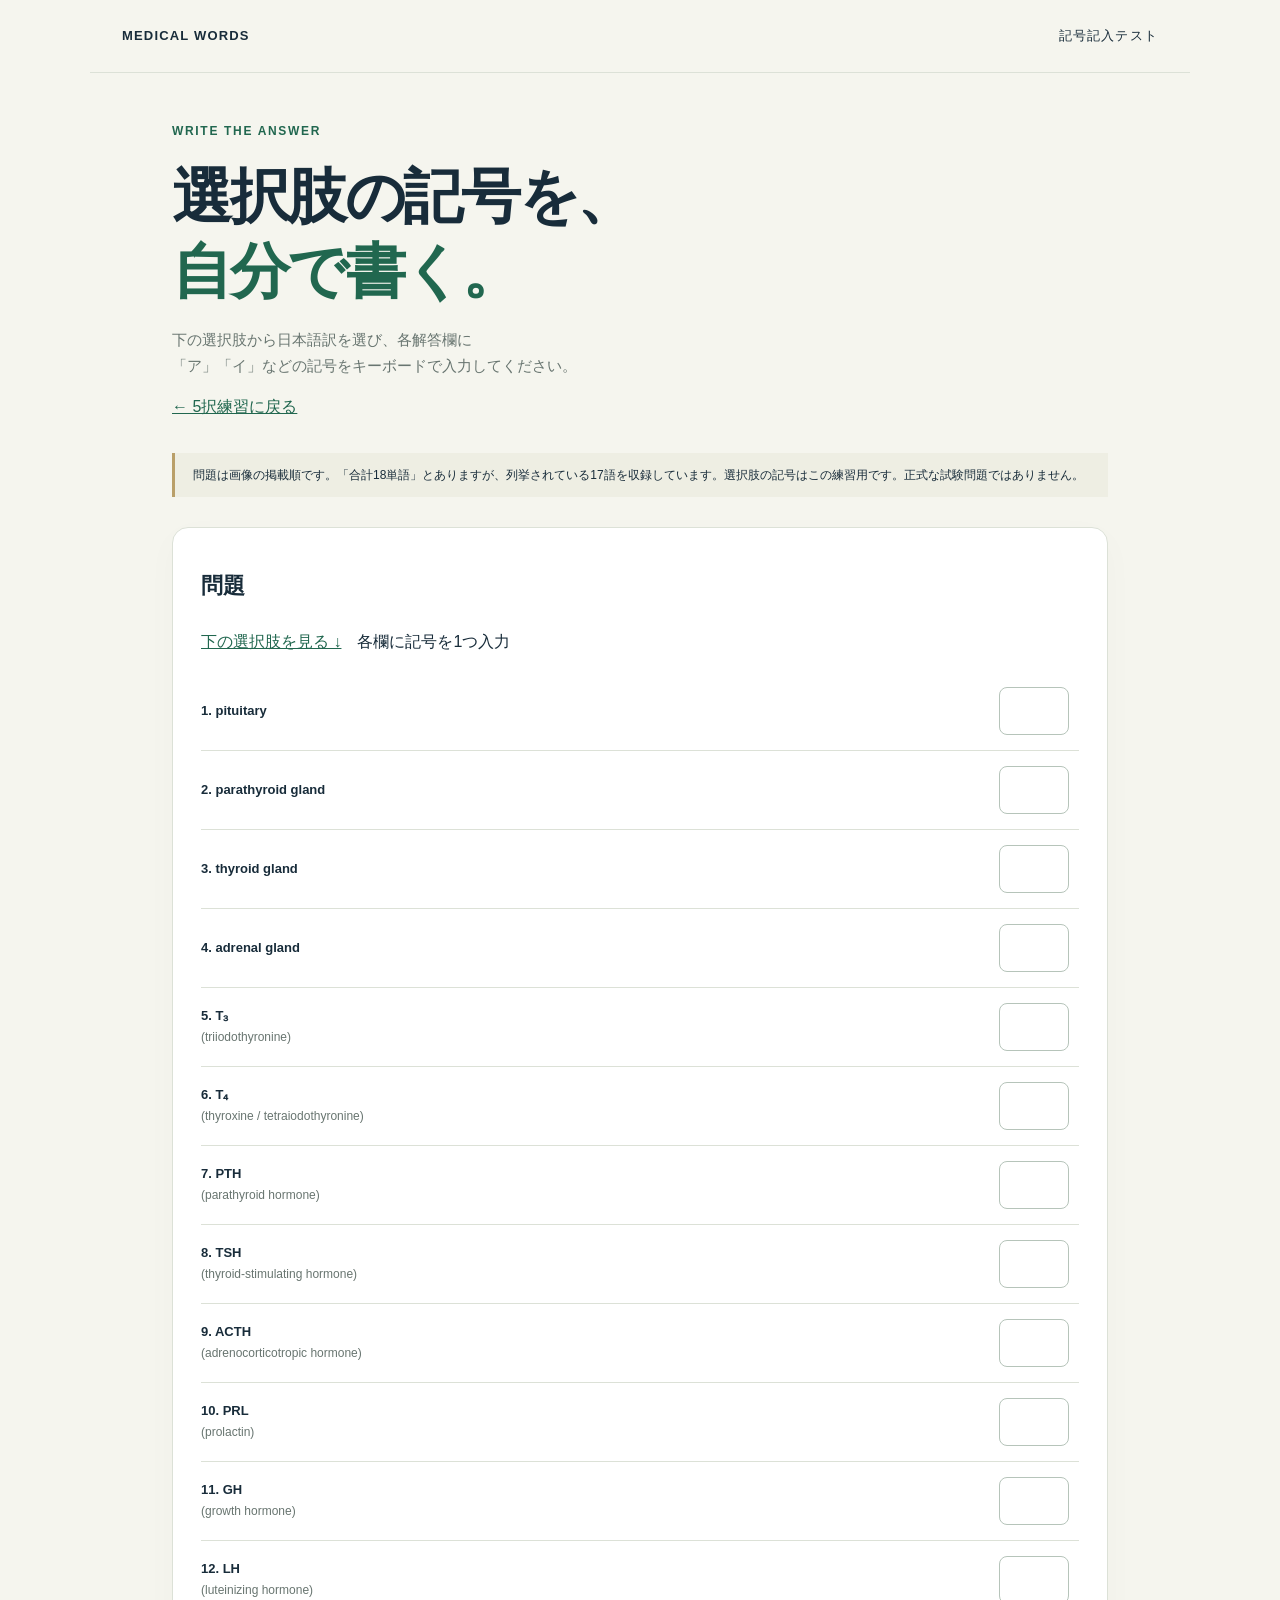
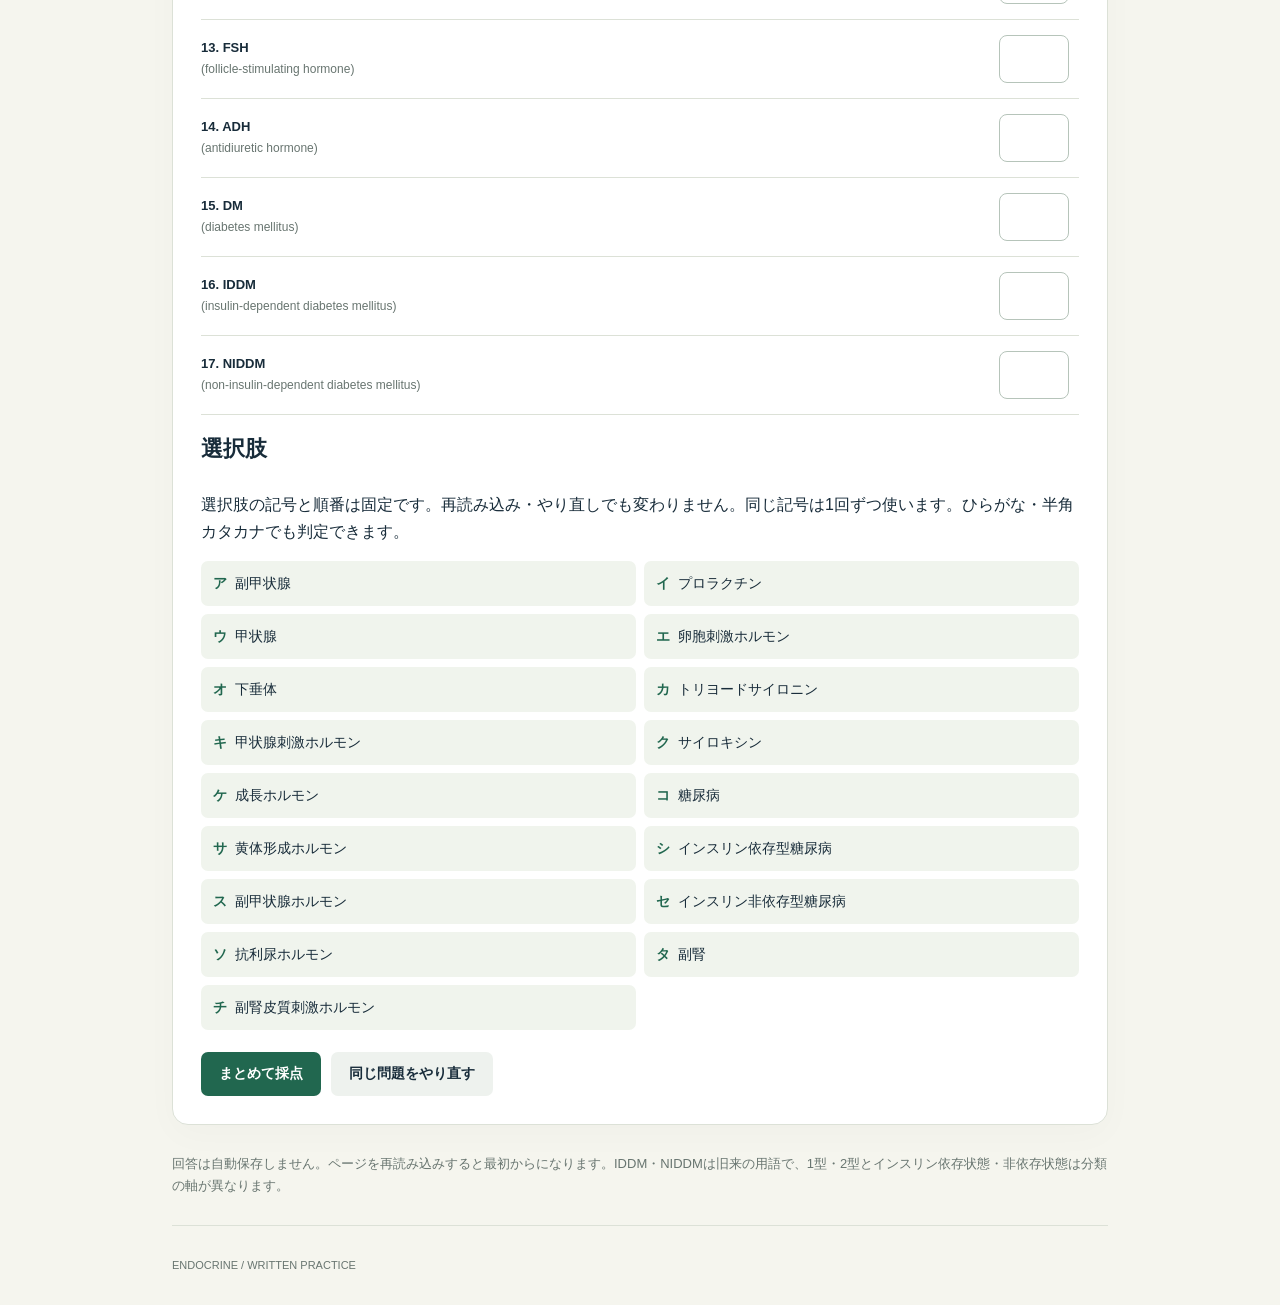
==== endocrine-exam.html @ 772fe2a0 "Fix written test option order and remove shuffle" ====
<!doctype html><html lang="ja"><meta charset="utf-8"><meta name="viewport" content="width=device-width,initial-scale=1"><title>内分泌・代謝｜記号記入テスト</title><link rel="stylesheet" href="style.css"><style>.rows{padding:0;list-style:none}.rows li{display:grid;grid-template-columns:minmax(0,1fr) 80px;gap:12px;border-bottom:1px solid #dce1d7;padding:15px 0;align-items:center}.term{font-weight:600;overflow-wrap:anywhere}.term small{display:block;font-size:12px;font-weight:400;color:#687570}.entry{width:70px;height:48px;font:inherit;font-size:22px;text-align:center;border:1px solid #b6c4ba;border-radius:8px}.correct .entry{background:#d7efdf;border-color:#21674f}.incorrect .entry{background:#fbe0df;border-color:#ae4c4c}.feedback{display:block;font-size:12px;color:#795149}.bank{display:grid;grid-template-columns:repeat(2,minmax(0,1fr));gap:8px;padding:0;list-style:none}.bank li{padding:12px;background:#f0f4ed;border-radius:7px;line-height:1.5;font-size:14px}.bank b{color:#21674f;margin-right:8px}.score{padding:16px;border-radius:8px;background:#eef4e8;margin-top:20px}.toplink{color:#21674f}.notice{font-size:12px}.controls{display:flex;flex-wrap:wrap;gap:10px;margin-top:22px}@media(max-width:600px){.intro{padding:24px 0 10px}.intro h1{font-size:32px}.workspace{padding:18px}.bank{grid-template-columns:1fr}.rows li{grid-template-columns:minmax(0,1fr) 70px}}</style><body><header><b>MEDICAL WORDS</b><span>記号記入テスト</span></header><main><section class="intro"><div class="eyebrow">WRITE THE ANSWER</div><h1>選択肢の記号を、<br><span>自分で書く。</span></h1><p>下の選択肢から日本語訳を選び、各解答欄に<br>「ア」「イ」などの記号をキーボードで入力してください。</p><a class="toplink" href="endocrine.html">← 5択練習に戻る</a></section><aside class="notice">問題は画像の掲載順です。「合計18単語」とありますが、列挙されている17語を収録しています。選択肢の記号はこの練習用です。正式な試験問題ではありません。</aside><section class="workspace"><h2>問題</h2><p><a class="toplink" href="#options">下の選択肢を見る ↓</a>　各欄に記号を1つ入力</p><ol id="rows" class="rows"></ol><h2 id="options">選択肢</h2><p>選択肢の記号と順番は固定です。再読み込み・やり直しでも変わりません。同じ記号は1回ずつ使います。ひらがな・半角カタカナでも判定できます。</p><ul id="bank" class="bank"></ul><div class="controls"><button id="grade">まとめて採点</button><button class="secondary" id="retry">同じ問題をやり直す</button></div><div id="score" aria-live="polite"></div></section><p class="help">回答は自動保存しません。ページを再読み込みすると最初からになります。IDDM・NIDDMは旧来の用語で、1型・2型とインスリン依存状態・非依存状態は分類の軸が異なります。</p><footer>ENDOCRINE / WRITTEN PRACTICE</footer></main><script>const words=[["pituitary","下垂体"],["parathyroid gland","副甲状腺"],["thyroid gland","甲状腺"],["adrenal gland","副腎"],["T₃","トリヨードサイロニン"],["T₄","サイロキシン"],["PTH","副甲状腺ホルモン"],["TSH","甲状腺刺激ホルモン"],["ACTH","副腎皮質刺激ホルモン"],["PRL","プロラクチン"],["GH","成長ホルモン"],["LH","黄体形成ホルモン"],["FSH","卵胞刺激ホルモン"],["ADH","抗利尿ホルモン"],["DM","糖尿病"],["IDDM","インスリン依存型糖尿病"],["NIDDM","インスリン非依存型糖尿病"]];</script><script src="endocrine-exam.js?v=fixed-1"></script></body></html>
---- style.css ----
:root{--navy:#182c3a;--muted:#687570;--green:#21674f;--paper:#f5f5ee;--line:#dce1d7}*{box-sizing:border-box}body{margin:0;background:var(--paper);color:var(--navy);font-family:Arial,'Noto Sans JP',sans-serif;line-height:1.7}header{display:flex;justify-content:space-between;max-width:1100px;margin:auto;padding:25px 32px;border-bottom:1px solid var(--line);font-size:13px;letter-spacing:.09em}header a{color:inherit;text-decoration:none;font-weight:bold}main{max-width:1000px;padding:0 32px;margin:auto}.intro{padding:48px 0 24px}.eyebrow{font-size:12px;letter-spacing:.14em;color:var(--green);font-weight:bold}h1{font-size:clamp(38px,6vw,60px);line-height:1.25;letter-spacing:-.04em;margin:18px 0}h1 span{color:var(--green)}.intro p{color:var(--muted);font-size:15px}.notice{font-size:12px;border-left:3px solid #b99f69;padding:12px 18px;background:#eeeee3;margin:8px 0 30px}.notice strong{display:block;font-weight:500}.workspace{border:1px solid var(--line);border-radius:16px;padding:28px;background:#fff;box-shadow:0 10px 35px #182c3a06}.toolbar{display:flex;gap:20px;align-items:center;flex-wrap:wrap}.tabs{display:flex;background:var(--paper);padding:4px;border-radius:10px}.tabs button{background:transparent;color:var(--muted)}.tabs button.active{background:var(--navy);color:white}button,select{font:inherit}button{cursor:pointer;border:0;border-radius:7px;padding:10px 18px;background:var(--green);color:white;font-weight:600;font-size:14px;min-height:44px}button:hover{filter:brightness(.92)}button:focus-visible,textarea:focus-visible,input:focus-visible,select:focus-visible{outline:3px solid #83b3a0;outline-offset:3px}button:disabled{opacity:.35;cursor:default}.secondary{background:#eef2ee;color:var(--navy)}select{padding:8px;border:1px solid var(--line);border-radius:6px;background:white}label{font-size:13px}.toggle{display:flex;align-items:center;gap:4px}.progress{display:flex;justify-content:space-between;font-size:12px;color:var(--muted);margin:24px 0 8px;gap:12px}.bar{height:4px;background:#edf0e9;border-radius:4px}.bar div{height:100%;background:var(--green);transition:width .2s}.meta{display:flex;gap:8px;font-size:12px;color:var(--green);margin:28px 0 10px}.meta span{padding:3px 8px;background:#edf4ee;border-radius:4px}h2{font-size:22px;line-height:1.65;margin:12px 0 24px;white-space:pre-line}textarea,input.answer{width:100%;padding:16px;border:1px solid #cbd6ce;border-radius:8px;font:inherit;background:#fbfcfa;color:var(--navy)}textarea{min-height:190px;resize:vertical}.counter{font-size:12px;text-align:right;color:var(--muted)}.actions{display:flex;gap:10px;margin-top:16px;flex-wrap:wrap}.solution{background:#f2f6ef;border-radius:10px;padding:22px;margin-top:24px}.solution h3{font-size:14px;margin:0 0 10px;color:var(--green)}.solution p{white-space:pre-line;margin:8px 0}.solution ul{padding-left:22px;font-size:14px}.source{font-size:12px;color:var(--muted);margin-top:16px}.rating{display:flex;gap:8px;flex-wrap:wrap;margin-top:18px}.rating button{background:white;color:var(--navy);border:1px solid #c9d4c9}.rating button.selected{background:var(--green);color:white}nav{display:flex;justify-content:space-between;align-items:center;border-top:1px solid var(--line);padding-top:24px;margin-top:30px;gap:10px}#position{font-size:13px;color:var(--muted)}.help{margin:28px 0;font-size:13px;color:var(--muted)}summary{cursor:pointer;color:var(--navy)}footer{padding:30px 0;border-top:1px solid var(--line);font-size:11px;color:var(--muted);display:flex;justify-content:space-between}.empty{padding:40px 0;text-align:center;color:var(--muted)}@media(max-width:600px){main{padding:0 18px}header{padding:18px}.intro{padding-top:32px}h1{font-size:42px}.workspace{padding:18px}.toolbar{gap:12px}.tabs{width:100%}.tabs button{flex:1}.progress{flex-direction:column;gap:0}h2{font-size:19px}nav button{padding:10px;font-size:12px}.solution{padding:16px}footer span{display:none}}
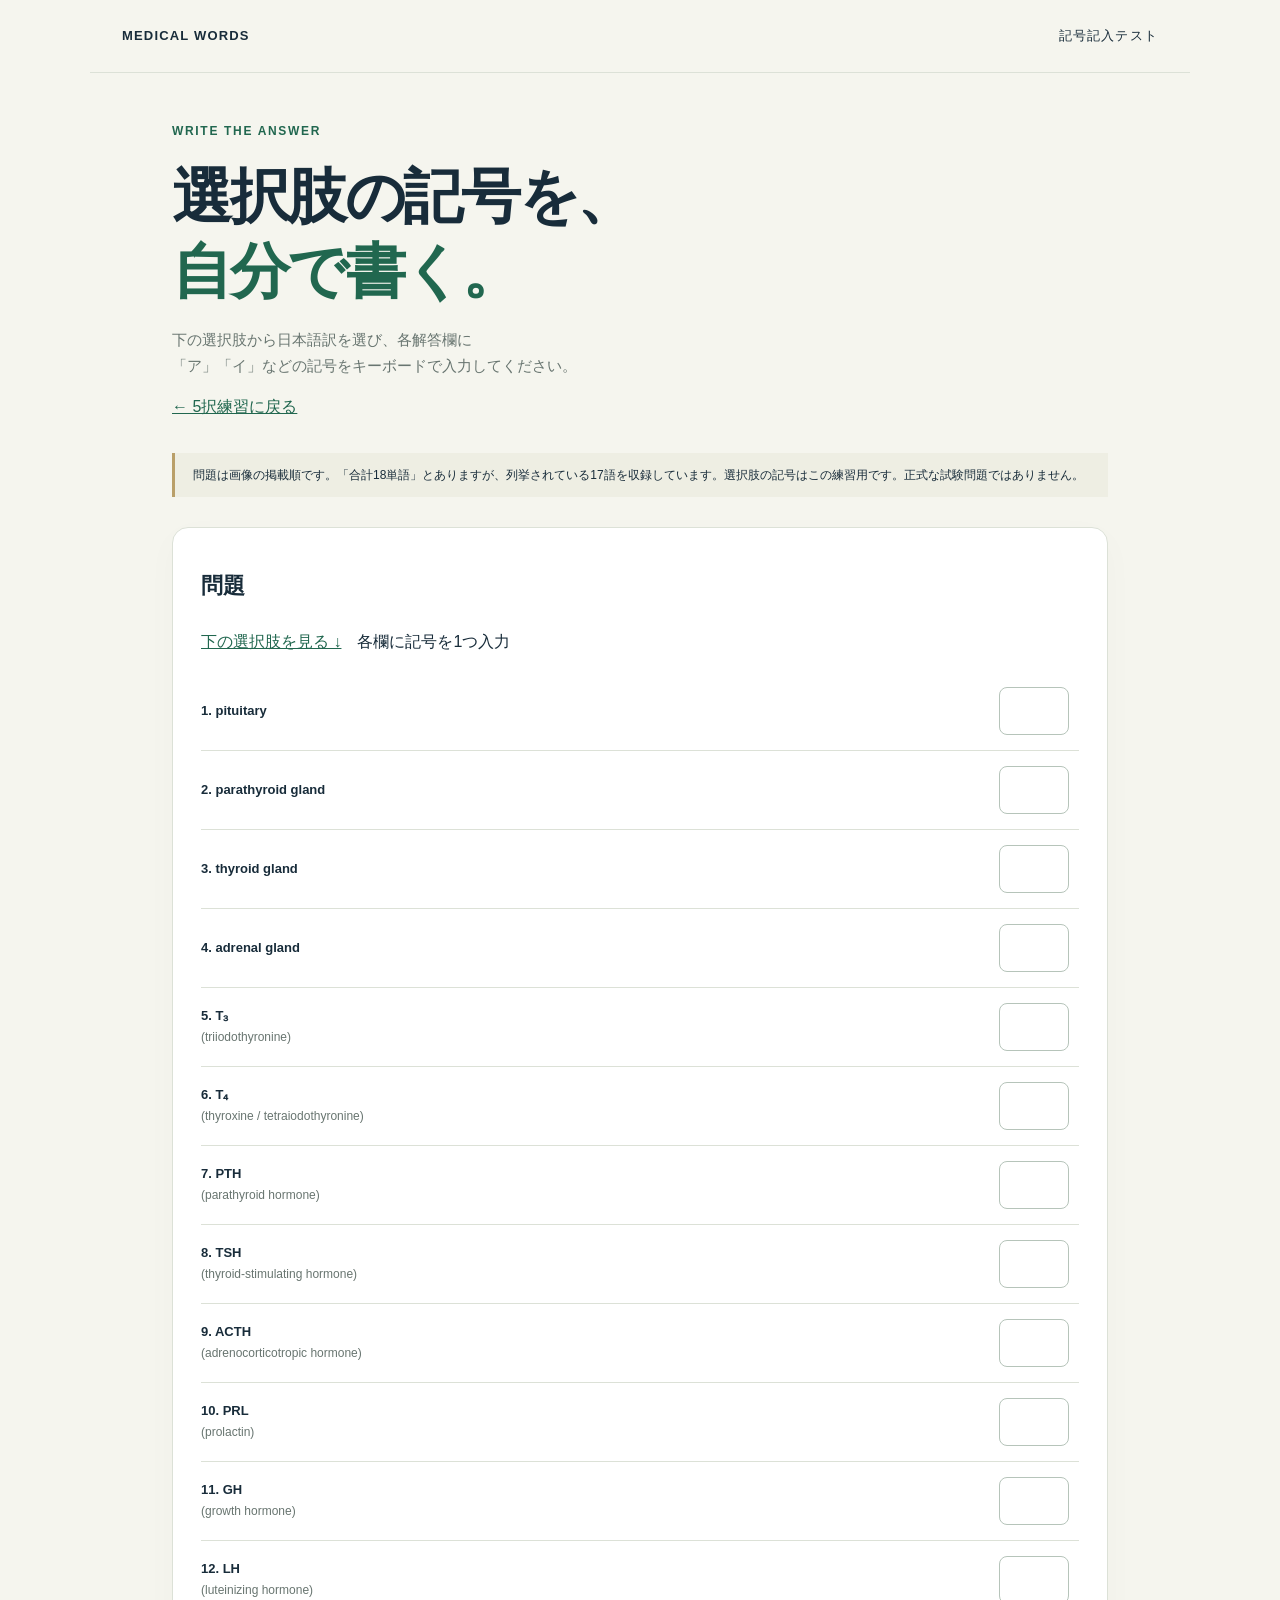
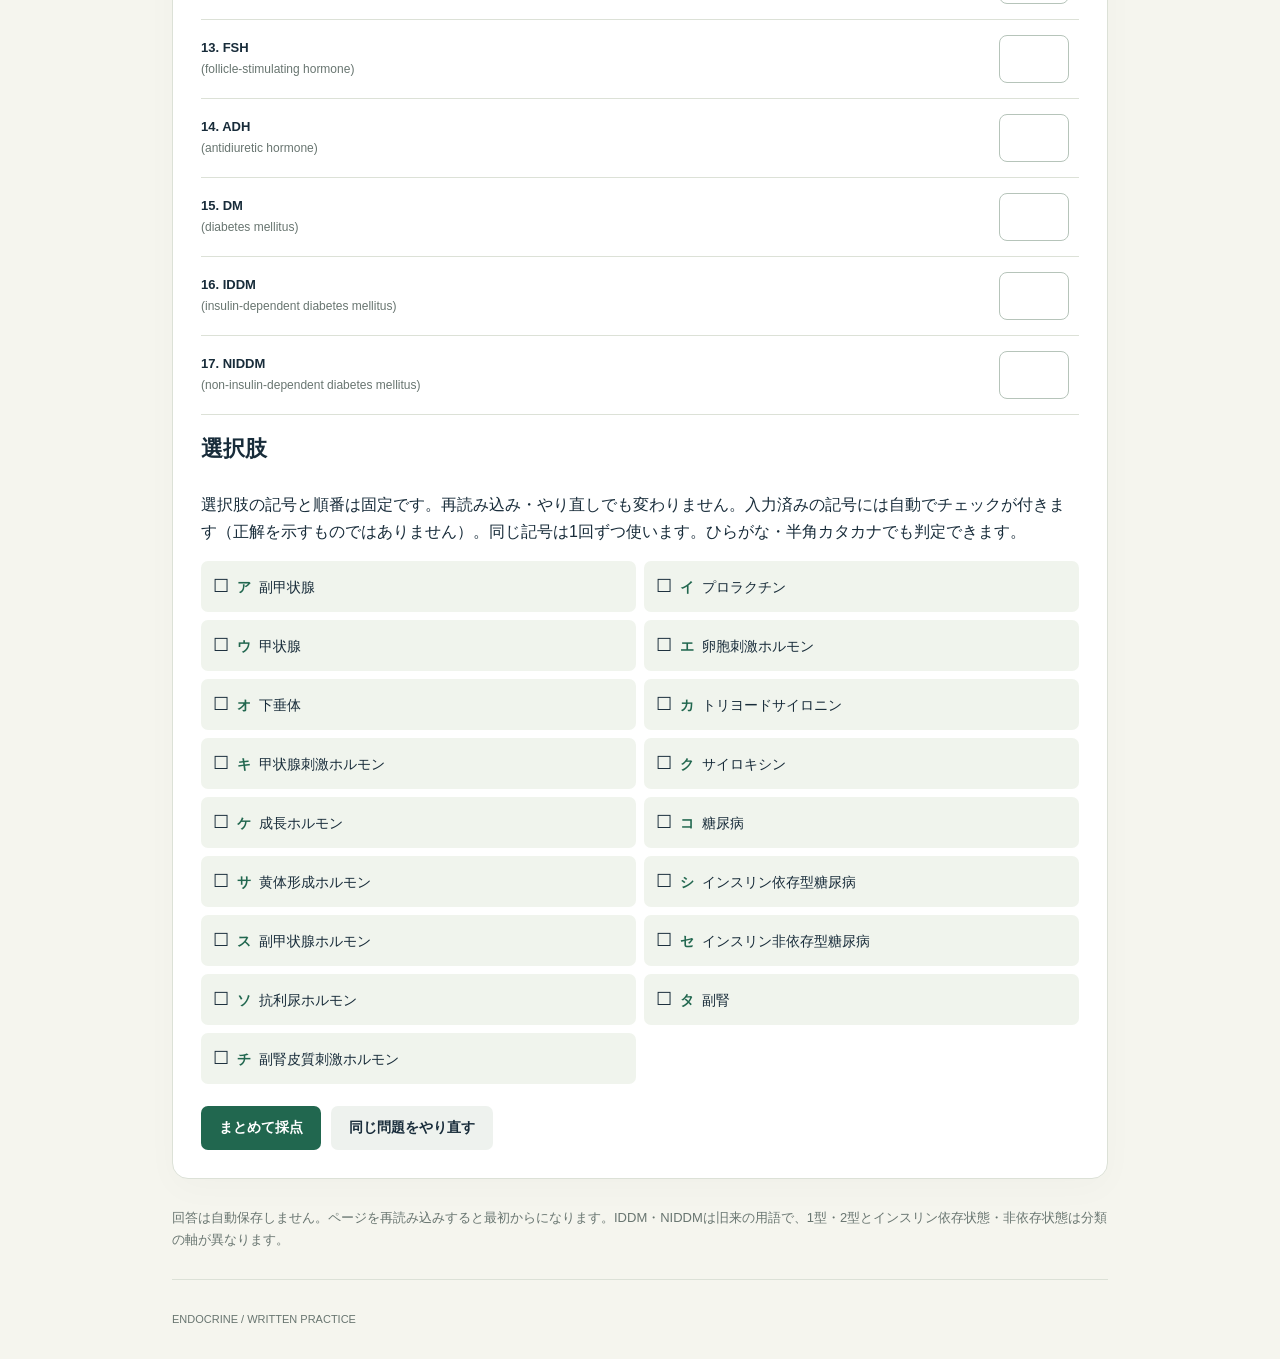
==== commit e9988c27: "Track used answer symbols without revealing correctness" ====
--- a/endocrine-exam.html
+++ b/endocrine-exam.html
@@ -1 +1 @@
-<!doctype html><html lang="ja"><meta charset="utf-8"><meta name="viewport" content="width=device-width,initial-scale=1"><title>内分泌・代謝｜記号記入テスト</title><link rel="stylesheet" href="style.css"><style>.rows{padding:0;list-style:none}.rows li{display:grid;grid-template-columns:minmax(0,1fr) 80px;gap:12px;border-bottom:1px solid #dce1d7;padding:15px 0;align-items:center}.term{font-weight:600;overflow-wrap:anywhere}.term small{display:block;font-size:12px;font-weight:400;color:#687570}.entry{width:70px;height:48px;font:inherit;font-size:22px;text-align:center;border:1px solid #b6c4ba;border-radius:8px}.correct .entry{background:#d7efdf;border-color:#21674f}.incorrect .entry{background:#fbe0df;border-color:#ae4c4c}.feedback{display:block;font-size:12px;color:#795149}.bank{display:grid;grid-template-columns:repeat(2,minmax(0,1fr));gap:8px;padding:0;list-style:none}.bank li{padding:12px;background:#f0f4ed;border-radius:7px;line-height:1.5;font-size:14px}.bank b{color:#21674f;margin-right:8px}.score{padding:16px;border-radius:8px;background:#eef4e8;margin-top:20px}.toplink{color:#21674f}.notice{font-size:12px}.controls{display:flex;flex-wrap:wrap;gap:10px;margin-top:22px}@media(max-width:600px){.intro{padding:24px 0 10px}.intro h1{font-size:32px}.workspace{padding:18px}.bank{grid-template-columns:1fr}.rows li{grid-template-columns:minmax(0,1fr) 70px}}</style><body><header><b>MEDICAL WORDS</b><span>記号記入テスト</span></header><main><section class="intro"><div class="eyebrow">WRITE THE ANSWER</div><h1>選択肢の記号を、<br><span>自分で書く。</span></h1><p>下の選択肢から日本語訳を選び、各解答欄に<br>「ア」「イ」などの記号をキーボードで入力してください。</p><a class="toplink" href="endocrine.html">← 5択練習に戻る</a></section><aside class="notice">問題は画像の掲載順です。「合計18単語」とありますが、列挙されている17語を収録しています。選択肢の記号はこの練習用です。正式な試験問題ではありません。</aside><section class="workspace"><h2>問題</h2><p><a class="toplink" href="#options">下の選択肢を見る ↓</a>　各欄に記号を1つ入力</p><ol id="rows" class="rows"></ol><h2 id="options">選択肢</h2><p>選択肢の記号と順番は固定です。再読み込み・やり直しでも変わりません。同じ記号は1回ずつ使います。ひらがな・半角カタカナでも判定できます。</p><ul id="bank" class="bank"></ul><div class="controls"><button id="grade">まとめて採点</button><button class="secondary" id="retry">同じ問題をやり直す</button></div><div id="score" aria-live="polite"></div></section><p class="help">回答は自動保存しません。ページを再読み込みすると最初からになります。IDDM・NIDDMは旧来の用語で、1型・2型とインスリン依存状態・非依存状態は分類の軸が異なります。</p><footer>ENDOCRINE / WRITTEN PRACTICE</footer></main><script>const words=[["pituitary","下垂体"],["parathyroid gland","副甲状腺"],["thyroid gland","甲状腺"],["adrenal gland","副腎"],["T₃","トリヨードサイロニン"],["T₄","サイロキシン"],["PTH","副甲状腺ホルモン"],["TSH","甲状腺刺激ホルモン"],["ACTH","副腎皮質刺激ホルモン"],["PRL","プロラクチン"],["GH","成長ホルモン"],["LH","黄体形成ホルモン"],["FSH","卵胞刺激ホルモン"],["ADH","抗利尿ホルモン"],["DM","糖尿病"],["IDDM","インスリン依存型糖尿病"],["NIDDM","インスリン非依存型糖尿病"]];</script><script src="endocrine-exam.js?v=fixed-1"></script></body></html>+<!doctype html><html lang="ja"><meta charset="utf-8"><meta name="viewport" content="width=device-width,initial-scale=1"><title>内分泌・代謝｜記号記入テスト</title><link rel="stylesheet" href="style.css"><style>.rows{padding:0;list-style:none}.rows li{display:grid;grid-template-columns:minmax(0,1fr) 80px;gap:12px;border-bottom:1px solid #dce1d7;padding:15px 0;align-items:center}.term{font-weight:600;overflow-wrap:anywhere}.term small{display:block;font-size:12px;font-weight:400;color:#687570}.entry{width:70px;height:48px;font:inherit;font-size:22px;text-align:center;border:1px solid #b6c4ba;border-radius:8px}.correct .entry{background:#d7efdf;border-color:#21674f}.incorrect .entry{background:#fbe0df;border-color:#ae4c4c}.feedback{display:block;font-size:12px;color:#795149}.bank{display:grid;grid-template-columns:repeat(2,minmax(0,1fr));gap:8px;padding:0;list-style:none}.bank li{padding:12px;background:#f0f4ed;border-radius:7px;line-height:1.5;font-size:14px}.bank b{color:#21674f;margin-right:8px}.score{padding:16px;border-radius:8px;background:#eef4e8;margin-top:20px}.toplink{color:#21674f}.notice{font-size:12px}.controls{display:flex;flex-wrap:wrap;gap:10px;margin-top:22px}@media(max-width:600px){.intro{padding:24px 0 10px}.intro h1{font-size:32px}.workspace{padding:18px}.bank{grid-template-columns:1fr}.rows li{grid-template-columns:minmax(0,1fr) 70px}}.bank .used{background:#e4e8ed;color:#67717d}.used-mark{display:inline-block;margin-right:8px;font-size:18px}.usage{display:block;font-size:12px;color:#536174;margin-left:26px}</style><body><header><b>MEDICAL WORDS</b><span>記号記入テスト</span></header><main><section class="intro"><div class="eyebrow">WRITE THE ANSWER</div><h1>選択肢の記号を、<br><span>自分で書く。</span></h1><p>下の選択肢から日本語訳を選び、各解答欄に<br>「ア」「イ」などの記号をキーボードで入力してください。</p><a class="toplink" href="endocrine.html">← 5択練習に戻る</a></section><aside class="notice">問題は画像の掲載順です。「合計18単語」とありますが、列挙されている17語を収録しています。選択肢の記号はこの練習用です。正式な試験問題ではありません。</aside><section class="workspace"><h2>問題</h2><p><a class="toplink" href="#options">下の選択肢を見る ↓</a>　各欄に記号を1つ入力</p><ol id="rows" class="rows"></ol><h2 id="options">選択肢</h2><p>選択肢の記号と順番は固定です。再読み込み・やり直しでも変わりません。入力済みの記号には自動でチェックが付きます（正解を示すものではありません）。同じ記号は1回ずつ使います。ひらがな・半角カタカナでも判定できます。</p><ul id="bank" class="bank"></ul><div class="controls"><button id="grade">まとめて採点</button><button class="secondary" id="retry">同じ問題をやり直す</button></div><div id="score" aria-live="polite"></div></section><p class="help">回答は自動保存しません。ページを再読み込みすると最初からになります。IDDM・NIDDMは旧来の用語で、1型・2型とインスリン依存状態・非依存状態は分類の軸が異なります。</p><footer>ENDOCRINE / WRITTEN PRACTICE</footer></main><script>const words=[["pituitary","下垂体"],["parathyroid gland","副甲状腺"],["thyroid gland","甲状腺"],["adrenal gland","副腎"],["T₃","トリヨードサイロニン"],["T₄","サイロキシン"],["PTH","副甲状腺ホルモン"],["TSH","甲状腺刺激ホルモン"],["ACTH","副腎皮質刺激ホルモン"],["PRL","プロラクチン"],["GH","成長ホルモン"],["LH","黄体形成ホルモン"],["FSH","卵胞刺激ホルモン"],["ADH","抗利尿ホルモン"],["DM","糖尿病"],["IDDM","インスリン依存型糖尿病"],["NIDDM","インスリン非依存型糖尿病"]];</script><script src="endocrine-exam.js?v=used-1"></script></body></html>
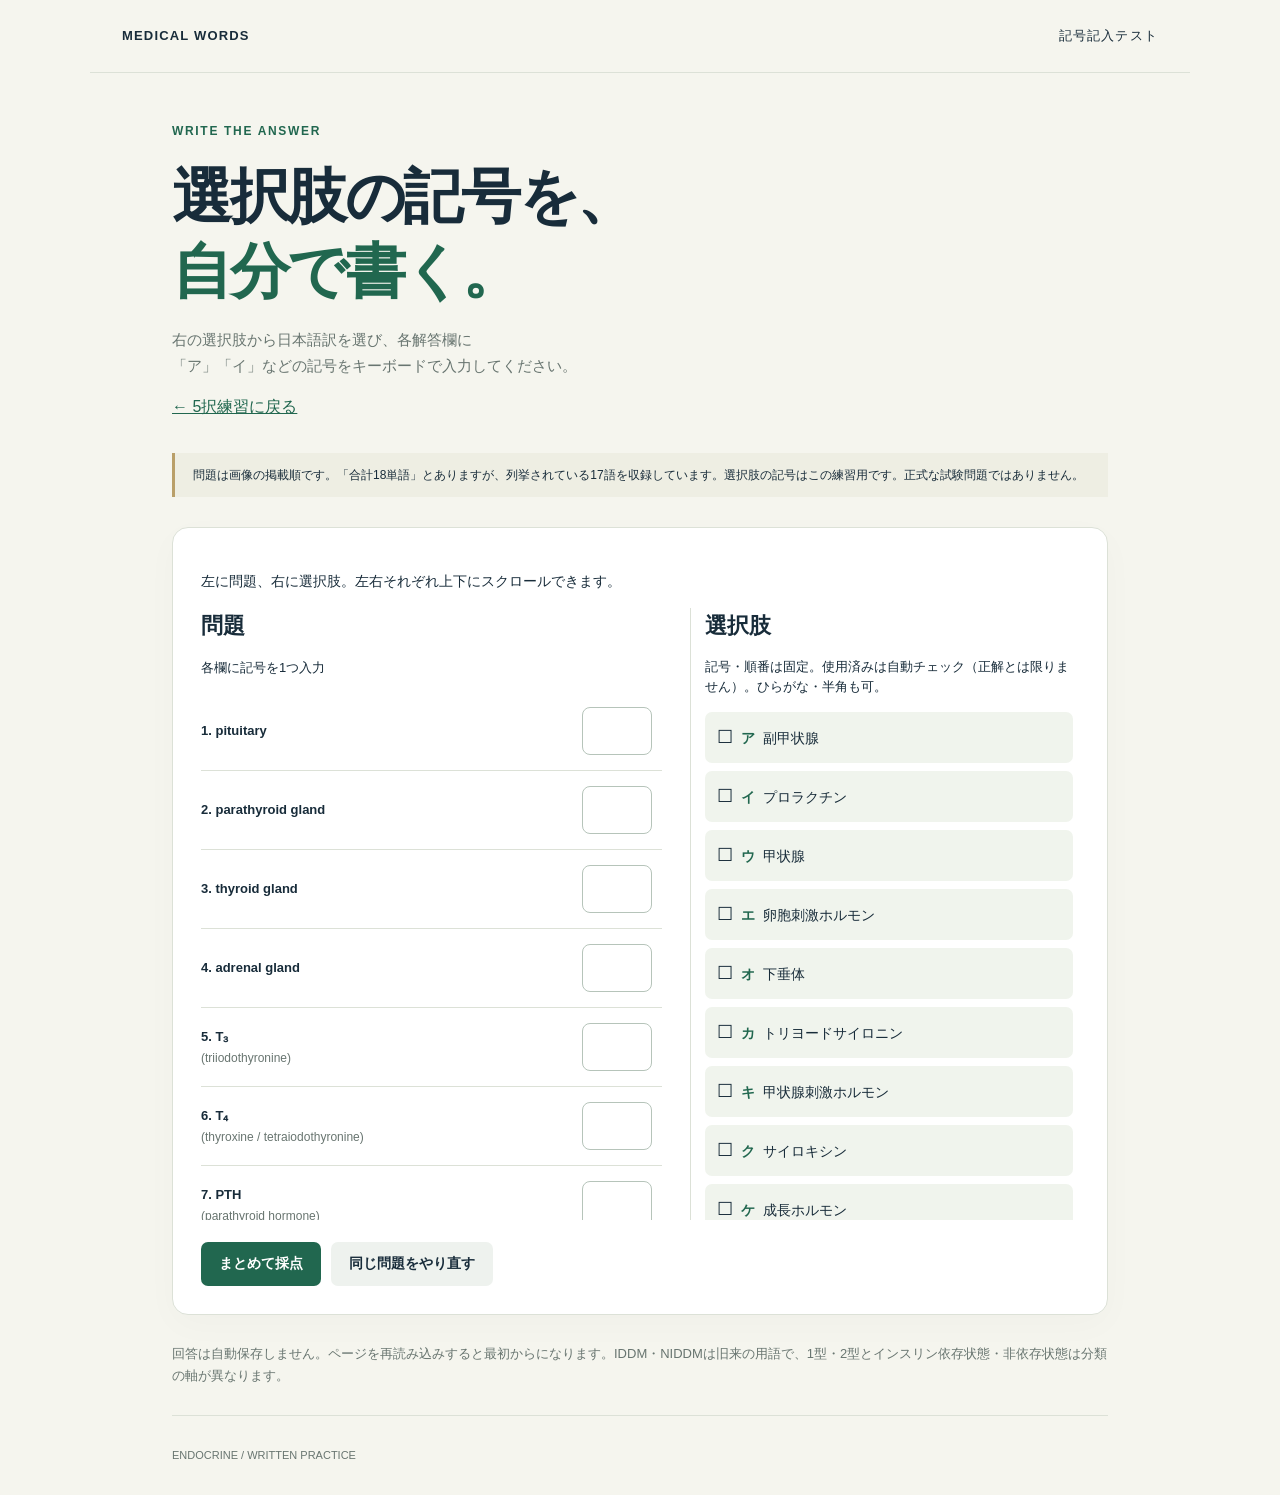
==== commit 71635d54: "Place answer bank beside questions on all screen sizes" ====
--- a/endocrine-exam.html
+++ b/endocrine-exam.html
@@ -1 +1,2 @@
-<!doctype html><html lang="ja"><meta charset="utf-8"><meta name="viewport" content="width=device-width,initial-scale=1"><title>内分泌・代謝｜記号記入テスト</title><link rel="stylesheet" href="style.css"><style>.rows{padding:0;list-style:none}.rows li{display:grid;grid-template-columns:minmax(0,1fr) 80px;gap:12px;border-bottom:1px solid #dce1d7;padding:15px 0;align-items:center}.term{font-weight:600;overflow-wrap:anywhere}.term small{display:block;font-size:12px;font-weight:400;color:#687570}.entry{width:70px;height:48px;font:inherit;font-size:22px;text-align:center;border:1px solid #b6c4ba;border-radius:8px}.correct .entry{background:#d7efdf;border-color:#21674f}.incorrect .entry{background:#fbe0df;border-color:#ae4c4c}.feedback{display:block;font-size:12px;color:#795149}.bank{display:grid;grid-template-columns:repeat(2,minmax(0,1fr));gap:8px;padding:0;list-style:none}.bank li{padding:12px;background:#f0f4ed;border-radius:7px;line-height:1.5;font-size:14px}.bank b{color:#21674f;margin-right:8px}.score{padding:16px;border-radius:8px;background:#eef4e8;margin-top:20px}.toplink{color:#21674f}.notice{font-size:12px}.controls{display:flex;flex-wrap:wrap;gap:10px;margin-top:22px}@media(max-width:600px){.intro{padding:24px 0 10px}.intro h1{font-size:32px}.workspace{padding:18px}.bank{grid-template-columns:1fr}.rows li{grid-template-columns:minmax(0,1fr) 70px}}.bank .used{background:#e4e8ed;color:#67717d}.used-mark{display:inline-block;margin-right:8px;font-size:18px}.usage{display:block;font-size:12px;color:#536174;margin-left:26px}</style><body><header><b>MEDICAL WORDS</b><span>記号記入テスト</span></header><main><section class="intro"><div class="eyebrow">WRITE THE ANSWER</div><h1>選択肢の記号を、<br><span>自分で書く。</span></h1><p>下の選択肢から日本語訳を選び、各解答欄に<br>「ア」「イ」などの記号をキーボードで入力してください。</p><a class="toplink" href="endocrine.html">← 5択練習に戻る</a></section><aside class="notice">問題は画像の掲載順です。「合計18単語」とありますが、列挙されている17語を収録しています。選択肢の記号はこの練習用です。正式な試験問題ではありません。</aside><section class="workspace"><h2>問題</h2><p><a class="toplink" href="#options">下の選択肢を見る ↓</a>　各欄に記号を1つ入力</p><ol id="rows" class="rows"></ol><h2 id="options">選択肢</h2><p>選択肢の記号と順番は固定です。再読み込み・やり直しでも変わりません。入力済みの記号には自動でチェックが付きます（正解を示すものではありません）。同じ記号は1回ずつ使います。ひらがな・半角カタカナでも判定できます。</p><ul id="bank" class="bank"></ul><div class="controls"><button id="grade">まとめて採点</button><button class="secondary" id="retry">同じ問題をやり直す</button></div><div id="score" aria-live="polite"></div></section><p class="help">回答は自動保存しません。ページを再読み込みすると最初からになります。IDDM・NIDDMは旧来の用語で、1型・2型とインスリン依存状態・非依存状態は分類の軸が異なります。</p><footer>ENDOCRINE / WRITTEN PRACTICE</footer></main><script>const words=[["pituitary","下垂体"],["parathyroid gland","副甲状腺"],["thyroid gland","甲状腺"],["adrenal gland","副腎"],["T₃","トリヨードサイロニン"],["T₄","サイロキシン"],["PTH","副甲状腺ホルモン"],["TSH","甲状腺刺激ホルモン"],["ACTH","副腎皮質刺激ホルモン"],["PRL","プロラクチン"],["GH","成長ホルモン"],["LH","黄体形成ホルモン"],["FSH","卵胞刺激ホルモン"],["ADH","抗利尿ホルモン"],["DM","糖尿病"],["IDDM","インスリン依存型糖尿病"],["NIDDM","インスリン非依存型糖尿病"]];</script><script src="endocrine-exam.js?v=used-1"></script></body></html>+<!doctype html><html lang="ja"><meta charset="utf-8"><meta name="viewport" content="width=device-width,initial-scale=1"><title>内分泌・代謝｜記号記入テスト</title><link rel="stylesheet" href="style.css"><style>.rows{padding:0;list-style:none}.rows li{display:grid;grid-template-columns:minmax(0,1fr) 80px;gap:12px;border-bottom:1px solid #dce1d7;padding:15px 0;align-items:center}.term{font-weight:600;overflow-wrap:anywhere}.term small{display:block;font-size:12px;font-weight:400;color:#687570}.entry{width:70px;height:48px;font:inherit;font-size:22px;text-align:center;border:1px solid #b6c4ba;border-radius:8px}.correct .entry{background:#d7efdf;border-color:#21674f}.incorrect .entry{background:#fbe0df;border-color:#ae4c4c}.feedback{display:block;font-size:12px;color:#795149}.bank{display:grid;grid-template-columns:repeat(2,minmax(0,1fr));gap:8px;padding:0;list-style:none}.bank li{padding:12px;background:#f0f4ed;border-radius:7px;line-height:1.5;font-size:14px}.bank b{color:#21674f;margin-right:8px}.score{padding:16px;border-radius:8px;background:#eef4e8;margin-top:20px}.toplink{color:#21674f}.notice{font-size:12px}.controls{display:flex;flex-wrap:wrap;gap:10px;margin-top:22px}@media(max-width:600px){.intro{padding:24px 0 10px}.intro h1{font-size:32px}.workspace{padding:18px}.bank{grid-template-columns:1fr}.rows li{grid-template-columns:minmax(0,1fr) 70px}}.bank .used{background:#e4e8ed;color:#67717d}.used-mark{display:inline-block;margin-right:8px;font-size:18px}.usage{display:block;font-size:12px;color:#536174;margin-left:26px}.review li{padding:10px 0;overflow-wrap:anywhere;line-height:1.6}.review h3{margin-top:24px}.exam-columns{display:grid;grid-template-columns:minmax(0,1.2fr) minmax(0,1fr);gap:22px;align-items:start}.question-pane,.option-pane{min-width:0;max-height:68svh;overflow-y:auto;overscroll-behavior:contain;-webkit-overflow-scrolling:touch;padding-right:6px}.exam-columns h2{margin:0 0 8px}.exam-columns p{font-size:13px}.bank{grid-template-columns:1fr}.bank-help{line-height:1.5}.layout-help{font-size:14px}.rows{margin-top:0}.option-pane{border-left:1px solid #dce1d7;padding-left:14px}@media(max-width:600px){main{width:auto;margin:0 8px}.workspace{padding:12px 8px}.exam-columns{grid-template-columns:minmax(0,1.08fr) minmax(0,1fr);gap:8px}.question-pane,.option-pane{max-height:65svh;padding-right:2px}.option-pane{padding-left:8px}.rows li{grid-template-columns:minmax(0,1fr) 44px;gap:5px;padding:12px 0}.entry{width:42px;height:44px;font-size:18px;padding:0}.term{font-size:14px;line-height:1.4}.term small{font-size:12px;line-height:1.35}.bank li{padding:8px 5px;font-size:14px;overflow-wrap:anywhere}.used-mark{margin-right:4px;font-size:16px}.bank b{margin-right:4px}.usage{margin-left:0}.exam-columns h2{font-size:20px}.intro h1{font-size:28px}.intro p{font-size:14px}.controls button{padding:12px;font-size:14px}}
+</style><body><header><b>MEDICAL WORDS</b><span>記号記入テスト</span></header><main><section class="intro"><div class="eyebrow">WRITE THE ANSWER</div><h1>選択肢の記号を、<br><span>自分で書く。</span></h1><p>右の選択肢から日本語訳を選び、各解答欄に<br>「ア」「イ」などの記号をキーボードで入力してください。</p><a class="toplink" href="endocrine.html">← 5択練習に戻る</a></section><aside class="notice">問題は画像の掲載順です。「合計18単語」とありますが、列挙されている17語を収録しています。選択肢の記号はこの練習用です。正式な試験問題ではありません。</aside><section class="workspace"><p class="layout-help">左に問題、右に選択肢。左右それぞれ上下にスクロールできます。</p><div class="exam-columns"><section class="question-pane" aria-label="問題と解答欄"><h2>問題</h2><p>各欄に記号を1つ入力</p><ol id="rows" class="rows"></ol></section><aside class="option-pane" aria-label="固定の選択肢"><h2 id="options">選択肢</h2><p class="bank-help">記号・順番は固定。使用済みは自動チェック（正解とは限りません）。ひらがな・半角も可。</p><ul id="bank" class="bank"></ul></aside></div><div class="controls"><button id="grade">まとめて採点</button><button class="secondary" id="retry">同じ問題をやり直す</button></div><div id="score" aria-live="polite"></div></section><p class="help">回答は自動保存しません。ページを再読み込みすると最初からになります。IDDM・NIDDMは旧来の用語で、1型・2型とインスリン依存状態・非依存状態は分類の軸が異なります。</p><footer>ENDOCRINE / WRITTEN PRACTICE</footer></main><script>const words=[["pituitary","下垂体"],["parathyroid gland","副甲状腺"],["thyroid gland","甲状腺"],["adrenal gland","副腎"],["T₃","トリヨードサイロニン"],["T₄","サイロキシン"],["PTH","副甲状腺ホルモン"],["TSH","甲状腺刺激ホルモン"],["ACTH","副腎皮質刺激ホルモン"],["PRL","プロラクチン"],["GH","成長ホルモン"],["LH","黄体形成ホルモン"],["FSH","卵胞刺激ホルモン"],["ADH","抗利尿ホルモン"],["DM","糖尿病"],["IDDM","インスリン依存型糖尿病"],["NIDDM","インスリン非依存型糖尿病"]];</script><script src="endocrine-exam.js?v=used-review-1"></script></body></html>
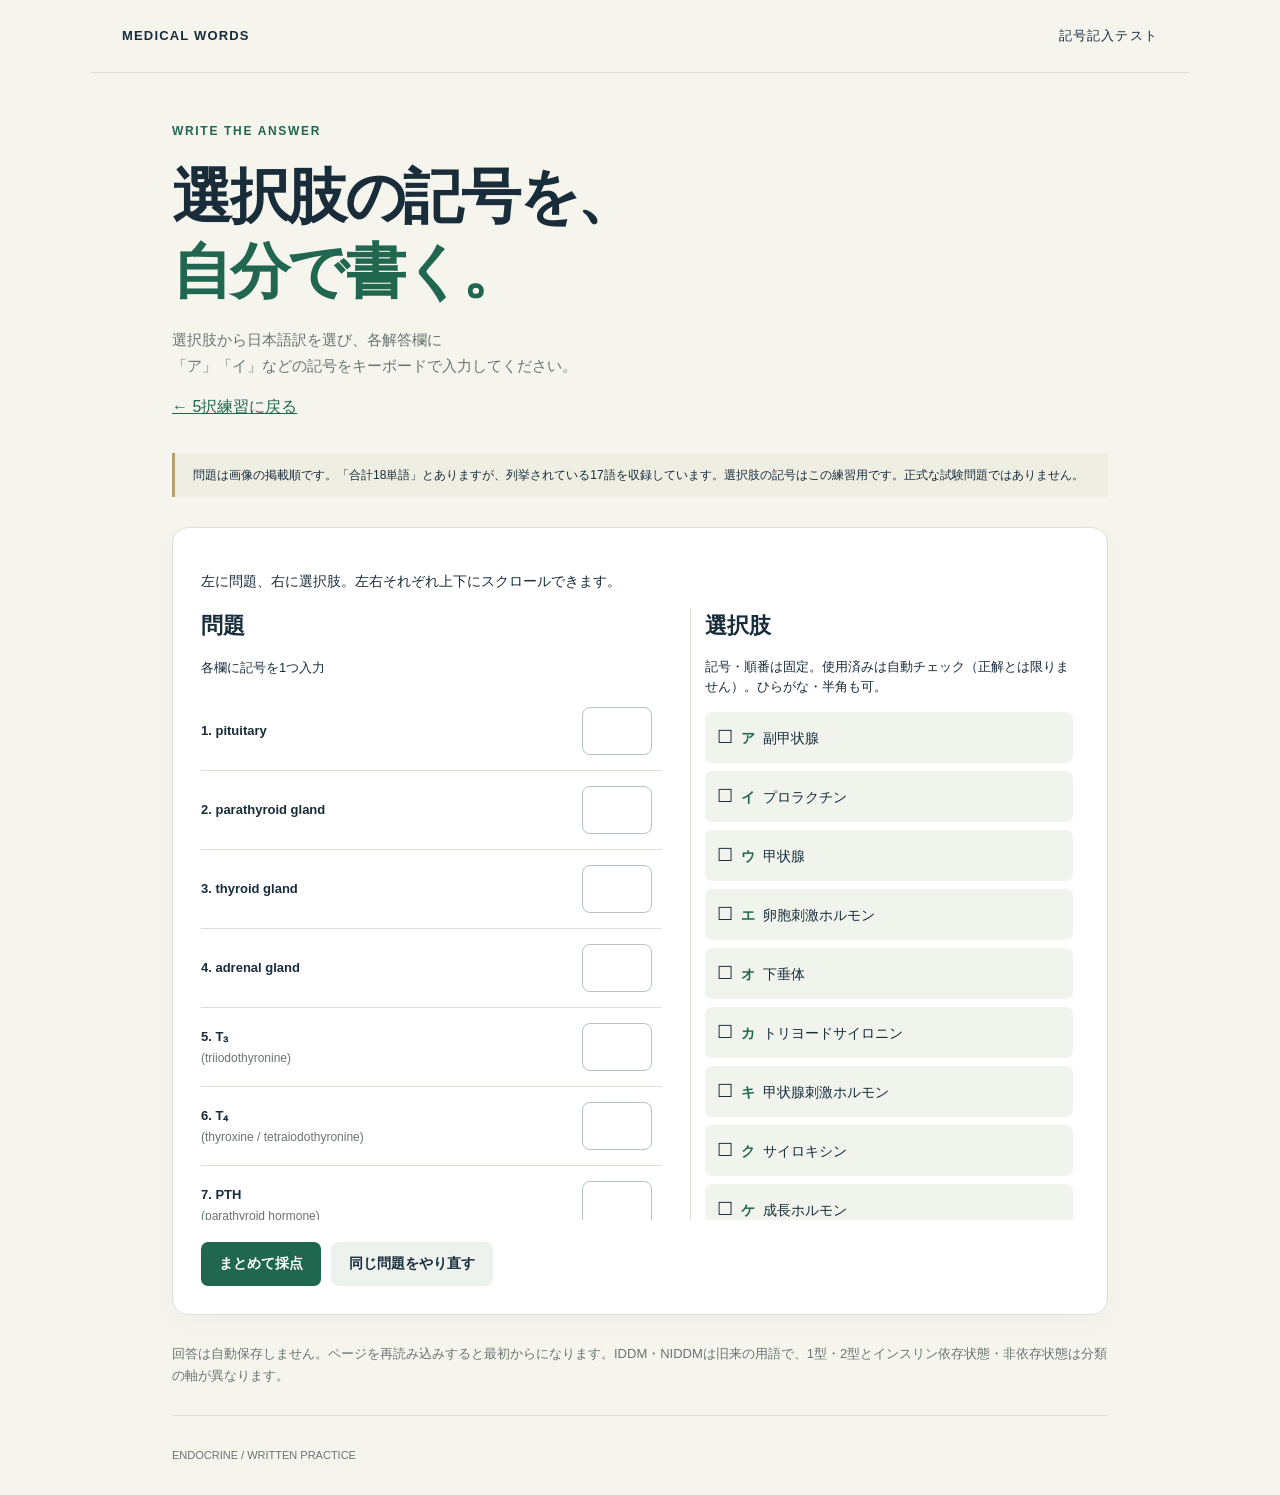
==== commit 4c7903b3: "Keep answer bank below questions on phones" ====
--- a/endocrine-exam.html
+++ b/endocrine-exam.html
@@ -1,2 +1,2 @@
-<!doctype html><html lang="ja"><meta charset="utf-8"><meta name="viewport" content="width=device-width,initial-scale=1"><title>内分泌・代謝｜記号記入テスト</title><link rel="stylesheet" href="style.css"><style>.rows{padding:0;list-style:none}.rows li{display:grid;grid-template-columns:minmax(0,1fr) 80px;gap:12px;border-bottom:1px solid #dce1d7;padding:15px 0;align-items:center}.term{font-weight:600;overflow-wrap:anywhere}.term small{display:block;font-size:12px;font-weight:400;color:#687570}.entry{width:70px;height:48px;font:inherit;font-size:22px;text-align:center;border:1px solid #b6c4ba;border-radius:8px}.correct .entry{background:#d7efdf;border-color:#21674f}.incorrect .entry{background:#fbe0df;border-color:#ae4c4c}.feedback{display:block;font-size:12px;color:#795149}.bank{display:grid;grid-template-columns:repeat(2,minmax(0,1fr));gap:8px;padding:0;list-style:none}.bank li{padding:12px;background:#f0f4ed;border-radius:7px;line-height:1.5;font-size:14px}.bank b{color:#21674f;margin-right:8px}.score{padding:16px;border-radius:8px;background:#eef4e8;margin-top:20px}.toplink{color:#21674f}.notice{font-size:12px}.controls{display:flex;flex-wrap:wrap;gap:10px;margin-top:22px}@media(max-width:600px){.intro{padding:24px 0 10px}.intro h1{font-size:32px}.workspace{padding:18px}.bank{grid-template-columns:1fr}.rows li{grid-template-columns:minmax(0,1fr) 70px}}.bank .used{background:#e4e8ed;color:#67717d}.used-mark{display:inline-block;margin-right:8px;font-size:18px}.usage{display:block;font-size:12px;color:#536174;margin-left:26px}.review li{padding:10px 0;overflow-wrap:anywhere;line-height:1.6}.review h3{margin-top:24px}.exam-columns{display:grid;grid-template-columns:minmax(0,1.2fr) minmax(0,1fr);gap:22px;align-items:start}.question-pane,.option-pane{min-width:0;max-height:68svh;overflow-y:auto;overscroll-behavior:contain;-webkit-overflow-scrolling:touch;padding-right:6px}.exam-columns h2{margin:0 0 8px}.exam-columns p{font-size:13px}.bank{grid-template-columns:1fr}.bank-help{line-height:1.5}.layout-help{font-size:14px}.rows{margin-top:0}.option-pane{border-left:1px solid #dce1d7;padding-left:14px}@media(max-width:600px){main{width:auto;margin:0 8px}.workspace{padding:12px 8px}.exam-columns{grid-template-columns:minmax(0,1.08fr) minmax(0,1fr);gap:8px}.question-pane,.option-pane{max-height:65svh;padding-right:2px}.option-pane{padding-left:8px}.rows li{grid-template-columns:minmax(0,1fr) 44px;gap:5px;padding:12px 0}.entry{width:42px;height:44px;font-size:18px;padding:0}.term{font-size:14px;line-height:1.4}.term small{font-size:12px;line-height:1.35}.bank li{padding:8px 5px;font-size:14px;overflow-wrap:anywhere}.used-mark{margin-right:4px;font-size:16px}.bank b{margin-right:4px}.usage{margin-left:0}.exam-columns h2{font-size:20px}.intro h1{font-size:28px}.intro p{font-size:14px}.controls button{padding:12px;font-size:14px}}
-</style><body><header><b>MEDICAL WORDS</b><span>記号記入テスト</span></header><main><section class="intro"><div class="eyebrow">WRITE THE ANSWER</div><h1>選択肢の記号を、<br><span>自分で書く。</span></h1><p>右の選択肢から日本語訳を選び、各解答欄に<br>「ア」「イ」などの記号をキーボードで入力してください。</p><a class="toplink" href="endocrine.html">← 5択練習に戻る</a></section><aside class="notice">問題は画像の掲載順です。「合計18単語」とありますが、列挙されている17語を収録しています。選択肢の記号はこの練習用です。正式な試験問題ではありません。</aside><section class="workspace"><p class="layout-help">左に問題、右に選択肢。左右それぞれ上下にスクロールできます。</p><div class="exam-columns"><section class="question-pane" aria-label="問題と解答欄"><h2>問題</h2><p>各欄に記号を1つ入力</p><ol id="rows" class="rows"></ol></section><aside class="option-pane" aria-label="固定の選択肢"><h2 id="options">選択肢</h2><p class="bank-help">記号・順番は固定。使用済みは自動チェック（正解とは限りません）。ひらがな・半角も可。</p><ul id="bank" class="bank"></ul></aside></div><div class="controls"><button id="grade">まとめて採点</button><button class="secondary" id="retry">同じ問題をやり直す</button></div><div id="score" aria-live="polite"></div></section><p class="help">回答は自動保存しません。ページを再読み込みすると最初からになります。IDDM・NIDDMは旧来の用語で、1型・2型とインスリン依存状態・非依存状態は分類の軸が異なります。</p><footer>ENDOCRINE / WRITTEN PRACTICE</footer></main><script>const words=[["pituitary","下垂体"],["parathyroid gland","副甲状腺"],["thyroid gland","甲状腺"],["adrenal gland","副腎"],["T₃","トリヨードサイロニン"],["T₄","サイロキシン"],["PTH","副甲状腺ホルモン"],["TSH","甲状腺刺激ホルモン"],["ACTH","副腎皮質刺激ホルモン"],["PRL","プロラクチン"],["GH","成長ホルモン"],["LH","黄体形成ホルモン"],["FSH","卵胞刺激ホルモン"],["ADH","抗利尿ホルモン"],["DM","糖尿病"],["IDDM","インスリン依存型糖尿病"],["NIDDM","インスリン非依存型糖尿病"]];</script><script src="endocrine-exam.js?v=used-review-1"></script></body></html>+<!doctype html><html lang="ja"><meta charset="utf-8"><meta name="viewport" content="width=device-width,initial-scale=1"><title>内分泌・代謝｜記号記入テスト</title><link rel="stylesheet" href="style.css"><style>.rows{padding:0;list-style:none}.rows li{display:grid;grid-template-columns:minmax(0,1fr) 80px;gap:12px;border-bottom:1px solid #dce1d7;padding:15px 0;align-items:center}.term{font-weight:600;overflow-wrap:anywhere}.term small{display:block;font-size:12px;font-weight:400;color:#687570}.entry{width:70px;height:48px;font:inherit;font-size:22px;text-align:center;border:1px solid #b6c4ba;border-radius:8px}.correct .entry{background:#d7efdf;border-color:#21674f}.incorrect .entry{background:#fbe0df;border-color:#ae4c4c}.feedback{display:block;font-size:12px;color:#795149}.bank{display:grid;grid-template-columns:repeat(2,minmax(0,1fr));gap:8px;padding:0;list-style:none}.bank li{padding:12px;background:#f0f4ed;border-radius:7px;line-height:1.5;font-size:14px}.bank b{color:#21674f;margin-right:8px}.score{padding:16px;border-radius:8px;background:#eef4e8;margin-top:20px}.toplink{color:#21674f}.notice{font-size:12px}.controls{display:flex;flex-wrap:wrap;gap:10px;margin-top:22px}@media(max-width:600px){.intro{padding:24px 0 10px}.intro h1{font-size:32px}.workspace{padding:18px}.bank{grid-template-columns:1fr}.rows li{grid-template-columns:minmax(0,1fr) 70px}}.bank .used{background:#e4e8ed;color:#67717d}.used-mark{display:inline-block;margin-right:8px;font-size:18px}.usage{display:block;font-size:12px;color:#536174;margin-left:26px}.review li{padding:10px 0;overflow-wrap:anywhere;line-height:1.6}.review h3{margin-top:24px}.exam-columns{display:grid;grid-template-columns:minmax(0,1.2fr) minmax(0,1fr);gap:22px;align-items:start}.question-pane,.option-pane{min-width:0;max-height:68svh;overflow-y:auto;overscroll-behavior:contain;-webkit-overflow-scrolling:touch;padding-right:6px}.exam-columns h2{margin:0 0 8px}.exam-columns p{font-size:13px}.bank{grid-template-columns:1fr}.bank-help{line-height:1.5}.layout-help{font-size:14px}.rows{margin-top:0}.option-pane{border-left:1px solid #dce1d7;padding-left:14px}@media(max-width:600px){main{width:auto;margin:0 8px;padding:0}.workspace{padding:12px 8px}.exam-columns{grid-template-columns:minmax(0,1.08fr) minmax(0,1fr);gap:8px}.question-pane,.option-pane{max-height:65svh;padding-right:2px}.option-pane{padding-left:8px}.rows li{grid-template-columns:minmax(0,1fr) 44px;gap:5px;padding:12px 0}.entry{width:42px;height:44px;font-size:18px;padding:0}.term{font-size:14px;line-height:1.4}.term small{font-size:12px;line-height:1.35}.bank li{padding:8px 5px;font-size:14px;overflow-wrap:anywhere}.used-mark{margin-right:4px;font-size:16px}.bank b{margin-right:4px}.usage{margin-left:0}.exam-columns h2{font-size:20px}.intro h1{font-size:28px}.intro p{font-size:14px}.controls button{padding:12px;font-size:14px}}
+@media(max-width:600px){.exam-columns{display:block}.question-pane,.option-pane{max-height:none;overflow:visible;padding:0}.option-pane{border-left:0;border-top:1px solid #dce1d7;margin-top:24px;padding-top:20px}.rows li{grid-template-columns:minmax(0,1fr) 70px;gap:12px}.entry{width:64px}.term{font-size:15px}.bank li{padding:12px}.layout-help{display:none}}</style><body><header><b>MEDICAL WORDS</b><span>記号記入テスト</span></header><main><section class="intro"><div class="eyebrow">WRITE THE ANSWER</div><h1>選択肢の記号を、<br><span>自分で書く。</span></h1><p>選択肢から日本語訳を選び、各解答欄に<br>「ア」「イ」などの記号をキーボードで入力してください。</p><a class="toplink" href="endocrine.html">← 5択練習に戻る</a></section><aside class="notice">問題は画像の掲載順です。「合計18単語」とありますが、列挙されている17語を収録しています。選択肢の記号はこの練習用です。正式な試験問題ではありません。</aside><section class="workspace"><p class="layout-help">左に問題、右に選択肢。左右それぞれ上下にスクロールできます。</p><div class="exam-columns"><section class="question-pane" aria-label="問題と解答欄"><h2>問題</h2><p>各欄に記号を1つ入力</p><ol id="rows" class="rows"></ol></section><aside class="option-pane" aria-label="固定の選択肢"><h2 id="options">選択肢</h2><p class="bank-help">記号・順番は固定。使用済みは自動チェック（正解とは限りません）。ひらがな・半角も可。</p><ul id="bank" class="bank"></ul></aside></div><div class="controls"><button id="grade">まとめて採点</button><button class="secondary" id="retry">同じ問題をやり直す</button></div><div id="score" aria-live="polite"></div></section><p class="help">回答は自動保存しません。ページを再読み込みすると最初からになります。IDDM・NIDDMは旧来の用語で、1型・2型とインスリン依存状態・非依存状態は分類の軸が異なります。</p><footer>ENDOCRINE / WRITTEN PRACTICE</footer></main><script>const words=[["pituitary","下垂体"],["parathyroid gland","副甲状腺"],["thyroid gland","甲状腺"],["adrenal gland","副腎"],["T₃","トリヨードサイロニン"],["T₄","サイロキシン"],["PTH","副甲状腺ホルモン"],["TSH","甲状腺刺激ホルモン"],["ACTH","副腎皮質刺激ホルモン"],["PRL","プロラクチン"],["GH","成長ホルモン"],["LH","黄体形成ホルモン"],["FSH","卵胞刺激ホルモン"],["ADH","抗利尿ホルモン"],["DM","糖尿病"],["IDDM","インスリン依存型糖尿病"],["NIDDM","インスリン非依存型糖尿病"]];</script><script src="endocrine-exam.js?v=used-review-1"></script></body></html>
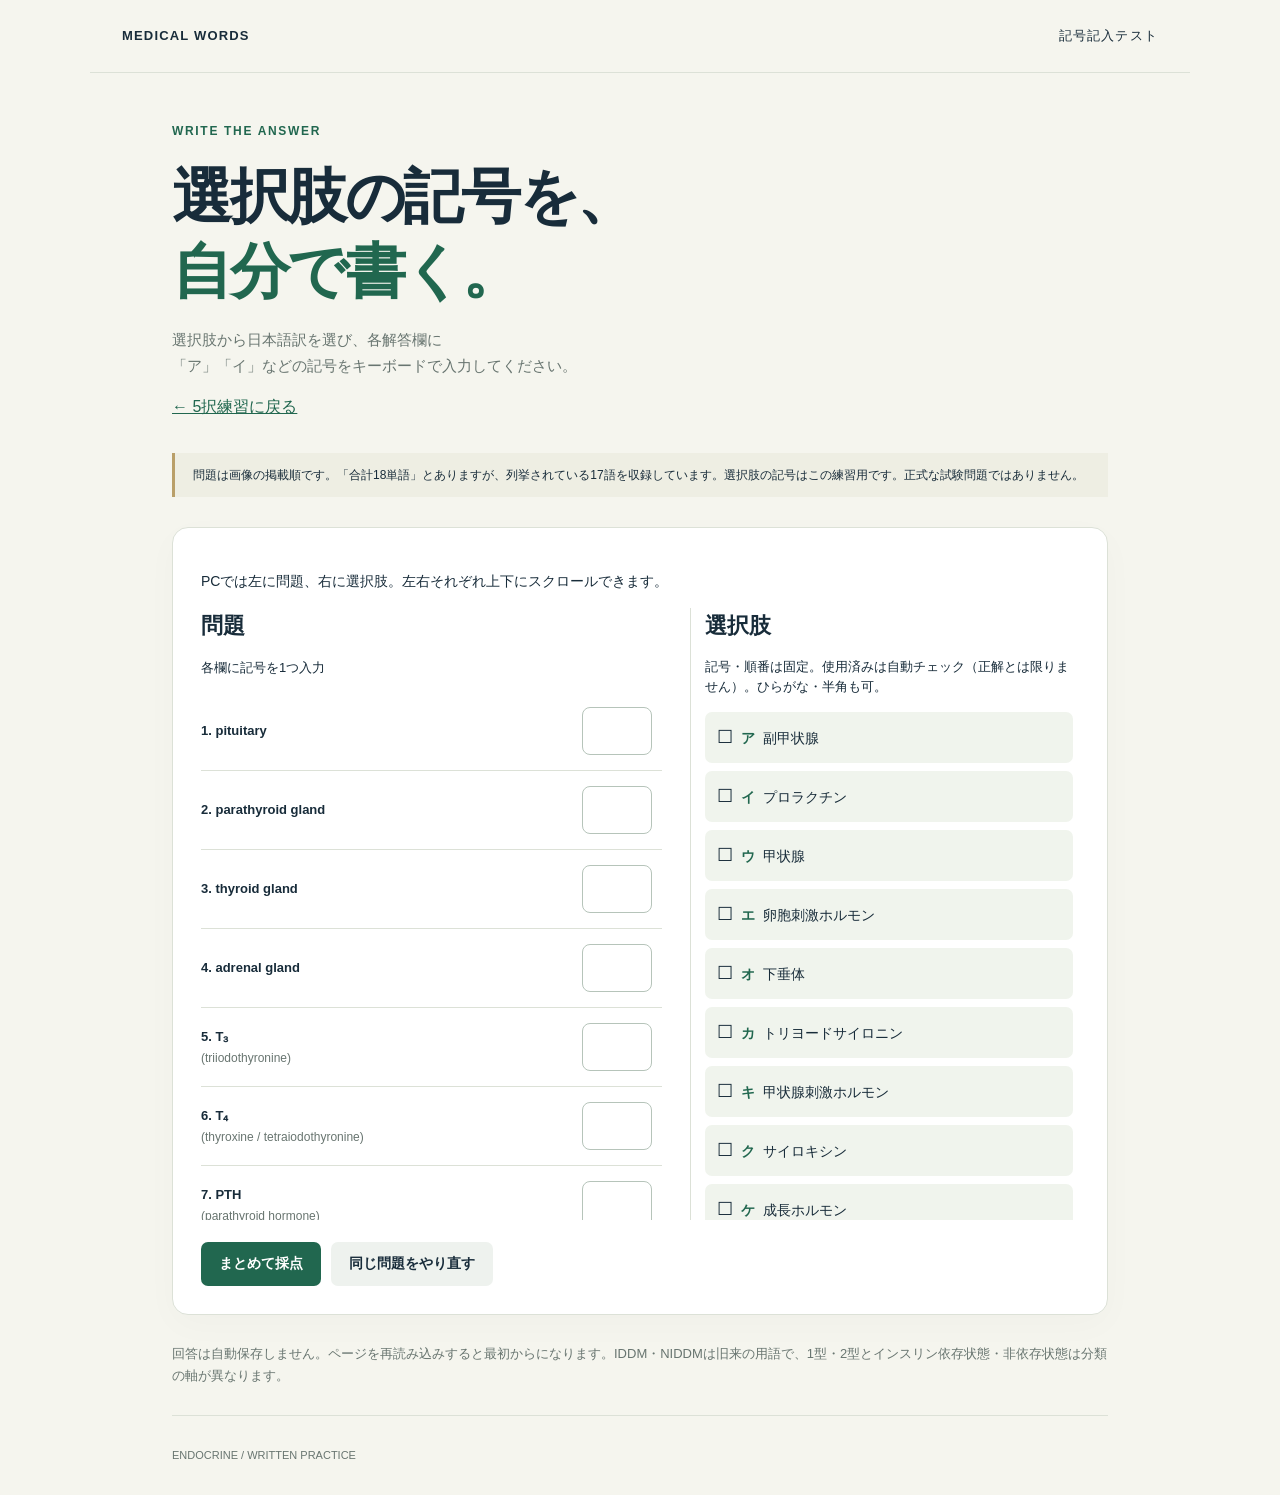
==== commit 0102a7d8: "Retry Pages deployment of desktop side-by-side layout" ====
--- a/endocrine-exam.html
+++ b/endocrine-exam.html
@@ -1,2 +1,2 @@
 <!doctype html><html lang="ja"><meta charset="utf-8"><meta name="viewport" content="width=device-width,initial-scale=1"><title>内分泌・代謝｜記号記入テスト</title><link rel="stylesheet" href="style.css"><style>.rows{padding:0;list-style:none}.rows li{display:grid;grid-template-columns:minmax(0,1fr) 80px;gap:12px;border-bottom:1px solid #dce1d7;padding:15px 0;align-items:center}.term{font-weight:600;overflow-wrap:anywhere}.term small{display:block;font-size:12px;font-weight:400;color:#687570}.entry{width:70px;height:48px;font:inherit;font-size:22px;text-align:center;border:1px solid #b6c4ba;border-radius:8px}.correct .entry{background:#d7efdf;border-color:#21674f}.incorrect .entry{background:#fbe0df;border-color:#ae4c4c}.feedback{display:block;font-size:12px;color:#795149}.bank{display:grid;grid-template-columns:repeat(2,minmax(0,1fr));gap:8px;padding:0;list-style:none}.bank li{padding:12px;background:#f0f4ed;border-radius:7px;line-height:1.5;font-size:14px}.bank b{color:#21674f;margin-right:8px}.score{padding:16px;border-radius:8px;background:#eef4e8;margin-top:20px}.toplink{color:#21674f}.notice{font-size:12px}.controls{display:flex;flex-wrap:wrap;gap:10px;margin-top:22px}@media(max-width:600px){.intro{padding:24px 0 10px}.intro h1{font-size:32px}.workspace{padding:18px}.bank{grid-template-columns:1fr}.rows li{grid-template-columns:minmax(0,1fr) 70px}}.bank .used{background:#e4e8ed;color:#67717d}.used-mark{display:inline-block;margin-right:8px;font-size:18px}.usage{display:block;font-size:12px;color:#536174;margin-left:26px}.review li{padding:10px 0;overflow-wrap:anywhere;line-height:1.6}.review h3{margin-top:24px}.exam-columns{display:grid;grid-template-columns:minmax(0,1.2fr) minmax(0,1fr);gap:22px;align-items:start}.question-pane,.option-pane{min-width:0;max-height:68svh;overflow-y:auto;overscroll-behavior:contain;-webkit-overflow-scrolling:touch;padding-right:6px}.exam-columns h2{margin:0 0 8px}.exam-columns p{font-size:13px}.bank{grid-template-columns:1fr}.bank-help{line-height:1.5}.layout-help{font-size:14px}.rows{margin-top:0}.option-pane{border-left:1px solid #dce1d7;padding-left:14px}@media(max-width:600px){main{width:auto;margin:0 8px;padding:0}.workspace{padding:12px 8px}.exam-columns{grid-template-columns:minmax(0,1.08fr) minmax(0,1fr);gap:8px}.question-pane,.option-pane{max-height:65svh;padding-right:2px}.option-pane{padding-left:8px}.rows li{grid-template-columns:minmax(0,1fr) 44px;gap:5px;padding:12px 0}.entry{width:42px;height:44px;font-size:18px;padding:0}.term{font-size:14px;line-height:1.4}.term small{font-size:12px;line-height:1.35}.bank li{padding:8px 5px;font-size:14px;overflow-wrap:anywhere}.used-mark{margin-right:4px;font-size:16px}.bank b{margin-right:4px}.usage{margin-left:0}.exam-columns h2{font-size:20px}.intro h1{font-size:28px}.intro p{font-size:14px}.controls button{padding:12px;font-size:14px}}
-@media(max-width:600px){.exam-columns{display:block}.question-pane,.option-pane{max-height:none;overflow:visible;padding:0}.option-pane{border-left:0;border-top:1px solid #dce1d7;margin-top:24px;padding-top:20px}.rows li{grid-template-columns:minmax(0,1fr) 70px;gap:12px}.entry{width:64px}.term{font-size:15px}.bank li{padding:12px}.layout-help{display:none}}</style><body><header><b>MEDICAL WORDS</b><span>記号記入テスト</span></header><main><section class="intro"><div class="eyebrow">WRITE THE ANSWER</div><h1>選択肢の記号を、<br><span>自分で書く。</span></h1><p>選択肢から日本語訳を選び、各解答欄に<br>「ア」「イ」などの記号をキーボードで入力してください。</p><a class="toplink" href="endocrine.html">← 5択練習に戻る</a></section><aside class="notice">問題は画像の掲載順です。「合計18単語」とありますが、列挙されている17語を収録しています。選択肢の記号はこの練習用です。正式な試験問題ではありません。</aside><section class="workspace"><p class="layout-help">左に問題、右に選択肢。左右それぞれ上下にスクロールできます。</p><div class="exam-columns"><section class="question-pane" aria-label="問題と解答欄"><h2>問題</h2><p>各欄に記号を1つ入力</p><ol id="rows" class="rows"></ol></section><aside class="option-pane" aria-label="固定の選択肢"><h2 id="options">選択肢</h2><p class="bank-help">記号・順番は固定。使用済みは自動チェック（正解とは限りません）。ひらがな・半角も可。</p><ul id="bank" class="bank"></ul></aside></div><div class="controls"><button id="grade">まとめて採点</button><button class="secondary" id="retry">同じ問題をやり直す</button></div><div id="score" aria-live="polite"></div></section><p class="help">回答は自動保存しません。ページを再読み込みすると最初からになります。IDDM・NIDDMは旧来の用語で、1型・2型とインスリン依存状態・非依存状態は分類の軸が異なります。</p><footer>ENDOCRINE / WRITTEN PRACTICE</footer></main><script>const words=[["pituitary","下垂体"],["parathyroid gland","副甲状腺"],["thyroid gland","甲状腺"],["adrenal gland","副腎"],["T₃","トリヨードサイロニン"],["T₄","サイロキシン"],["PTH","副甲状腺ホルモン"],["TSH","甲状腺刺激ホルモン"],["ACTH","副腎皮質刺激ホルモン"],["PRL","プロラクチン"],["GH","成長ホルモン"],["LH","黄体形成ホルモン"],["FSH","卵胞刺激ホルモン"],["ADH","抗利尿ホルモン"],["DM","糖尿病"],["IDDM","インスリン依存型糖尿病"],["NIDDM","インスリン非依存型糖尿病"]];</script><script src="endocrine-exam.js?v=used-review-1"></script></body></html>+@media(max-width:600px){.exam-columns{display:block}.question-pane,.option-pane{max-height:none;overflow:visible;padding:0}.option-pane{border-left:0;border-top:1px solid #dce1d7;margin-top:24px;padding-top:20px}.rows li{grid-template-columns:minmax(0,1fr) 70px;gap:12px}.entry{width:64px}.term{font-size:15px}.bank li{padding:12px}.layout-help{display:none}}</style><body><header><b>MEDICAL WORDS</b><span>記号記入テスト</span></header><main><section class="intro"><div class="eyebrow">WRITE THE ANSWER</div><h1>選択肢の記号を、<br><span>自分で書く。</span></h1><p>選択肢から日本語訳を選び、各解答欄に<br>「ア」「イ」などの記号をキーボードで入力してください。</p><a class="toplink" href="endocrine.html">← 5択練習に戻る</a></section><aside class="notice">問題は画像の掲載順です。「合計18単語」とありますが、列挙されている17語を収録しています。選択肢の記号はこの練習用です。正式な試験問題ではありません。</aside><section class="workspace"><p class="layout-help">PCでは左に問題、右に選択肢。左右それぞれ上下にスクロールできます。</p><div class="exam-columns"><section class="question-pane" aria-label="問題と解答欄"><h2>問題</h2><p>各欄に記号を1つ入力</p><ol id="rows" class="rows"></ol></section><aside class="option-pane" aria-label="固定の選択肢"><h2 id="options">選択肢</h2><p class="bank-help">記号・順番は固定。使用済みは自動チェック（正解とは限りません）。ひらがな・半角も可。</p><ul id="bank" class="bank"></ul></aside></div><div class="controls"><button id="grade">まとめて採点</button><button class="secondary" id="retry">同じ問題をやり直す</button></div><div id="score" aria-live="polite"></div></section><p class="help">回答は自動保存しません。ページを再読み込みすると最初からになります。IDDM・NIDDMは旧来の用語で、1型・2型とインスリン依存状態・非依存状態は分類の軸が異なります。</p><footer>ENDOCRINE / WRITTEN PRACTICE</footer></main><script>const words=[["pituitary","下垂体"],["parathyroid gland","副甲状腺"],["thyroid gland","甲状腺"],["adrenal gland","副腎"],["T₃","トリヨードサイロニン"],["T₄","サイロキシン"],["PTH","副甲状腺ホルモン"],["TSH","甲状腺刺激ホルモン"],["ACTH","副腎皮質刺激ホルモン"],["PRL","プロラクチン"],["GH","成長ホルモン"],["LH","黄体形成ホルモン"],["FSH","卵胞刺激ホルモン"],["ADH","抗利尿ホルモン"],["DM","糖尿病"],["IDDM","インスリン依存型糖尿病"],["NIDDM","インスリン非依存型糖尿病"]];</script><script src="endocrine-exam.js?v=used-review-1"></script></body></html>
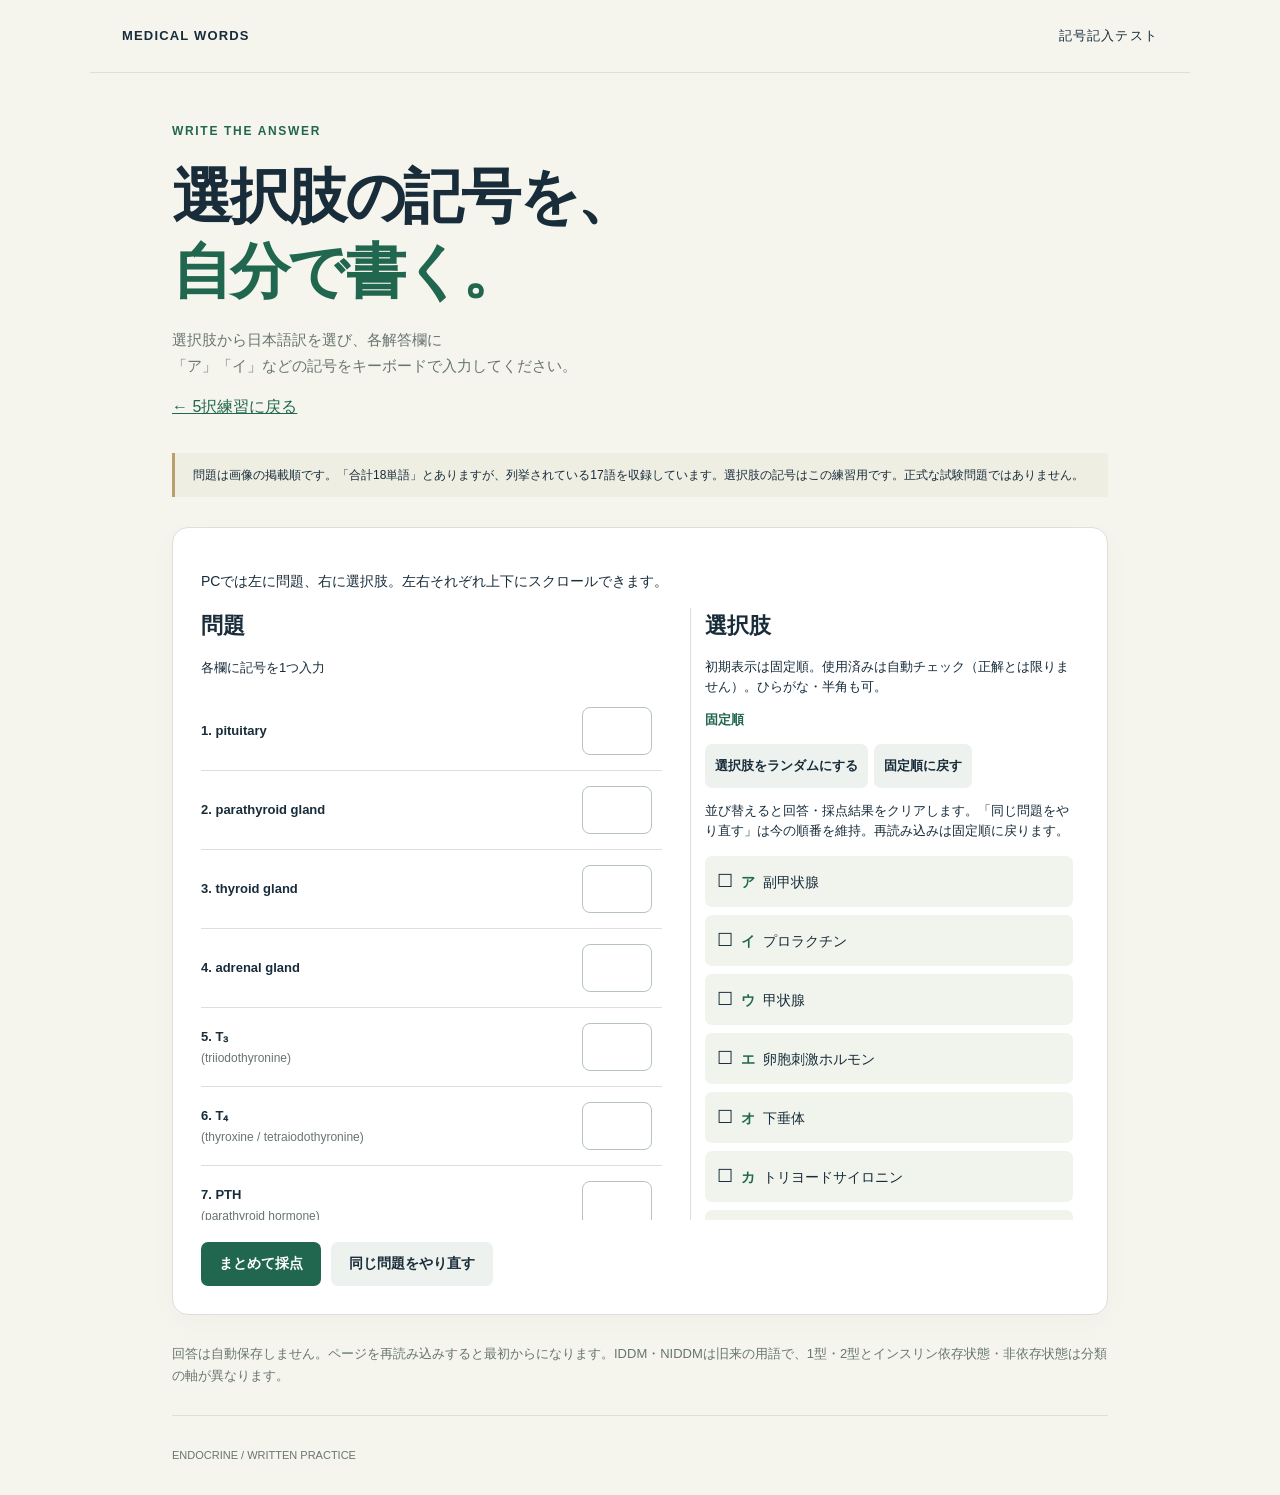
==== commit 2907e671: "Add optional shuffled answer bank with fixed-order restore" ====
--- a/endocrine-exam.html
+++ b/endocrine-exam.html
@@ -1,2 +1,2 @@
 <!doctype html><html lang="ja"><meta charset="utf-8"><meta name="viewport" content="width=device-width,initial-scale=1"><title>内分泌・代謝｜記号記入テスト</title><link rel="stylesheet" href="style.css"><style>.rows{padding:0;list-style:none}.rows li{display:grid;grid-template-columns:minmax(0,1fr) 80px;gap:12px;border-bottom:1px solid #dce1d7;padding:15px 0;align-items:center}.term{font-weight:600;overflow-wrap:anywhere}.term small{display:block;font-size:12px;font-weight:400;color:#687570}.entry{width:70px;height:48px;font:inherit;font-size:22px;text-align:center;border:1px solid #b6c4ba;border-radius:8px}.correct .entry{background:#d7efdf;border-color:#21674f}.incorrect .entry{background:#fbe0df;border-color:#ae4c4c}.feedback{display:block;font-size:12px;color:#795149}.bank{display:grid;grid-template-columns:repeat(2,minmax(0,1fr));gap:8px;padding:0;list-style:none}.bank li{padding:12px;background:#f0f4ed;border-radius:7px;line-height:1.5;font-size:14px}.bank b{color:#21674f;margin-right:8px}.score{padding:16px;border-radius:8px;background:#eef4e8;margin-top:20px}.toplink{color:#21674f}.notice{font-size:12px}.controls{display:flex;flex-wrap:wrap;gap:10px;margin-top:22px}@media(max-width:600px){.intro{padding:24px 0 10px}.intro h1{font-size:32px}.workspace{padding:18px}.bank{grid-template-columns:1fr}.rows li{grid-template-columns:minmax(0,1fr) 70px}}.bank .used{background:#e4e8ed;color:#67717d}.used-mark{display:inline-block;margin-right:8px;font-size:18px}.usage{display:block;font-size:12px;color:#536174;margin-left:26px}.review li{padding:10px 0;overflow-wrap:anywhere;line-height:1.6}.review h3{margin-top:24px}.exam-columns{display:grid;grid-template-columns:minmax(0,1.2fr) minmax(0,1fr);gap:22px;align-items:start}.question-pane,.option-pane{min-width:0;max-height:68svh;overflow-y:auto;overscroll-behavior:contain;-webkit-overflow-scrolling:touch;padding-right:6px}.exam-columns h2{margin:0 0 8px}.exam-columns p{font-size:13px}.bank{grid-template-columns:1fr}.bank-help{line-height:1.5}.layout-help{font-size:14px}.rows{margin-top:0}.option-pane{border-left:1px solid #dce1d7;padding-left:14px}@media(max-width:600px){main{width:auto;margin:0 8px;padding:0}.workspace{padding:12px 8px}.exam-columns{grid-template-columns:minmax(0,1.08fr) minmax(0,1fr);gap:8px}.question-pane,.option-pane{max-height:65svh;padding-right:2px}.option-pane{padding-left:8px}.rows li{grid-template-columns:minmax(0,1fr) 44px;gap:5px;padding:12px 0}.entry{width:42px;height:44px;font-size:18px;padding:0}.term{font-size:14px;line-height:1.4}.term small{font-size:12px;line-height:1.35}.bank li{padding:8px 5px;font-size:14px;overflow-wrap:anywhere}.used-mark{margin-right:4px;font-size:16px}.bank b{margin-right:4px}.usage{margin-left:0}.exam-columns h2{font-size:20px}.intro h1{font-size:28px}.intro p{font-size:14px}.controls button{padding:12px;font-size:14px}}
-@media(max-width:600px){.exam-columns{display:block}.question-pane,.option-pane{max-height:none;overflow:visible;padding:0}.option-pane{border-left:0;border-top:1px solid #dce1d7;margin-top:24px;padding-top:20px}.rows li{grid-template-columns:minmax(0,1fr) 70px;gap:12px}.entry{width:64px}.term{font-size:15px}.bank li{padding:12px}.layout-help{display:none}}</style><body><header><b>MEDICAL WORDS</b><span>記号記入テスト</span></header><main><section class="intro"><div class="eyebrow">WRITE THE ANSWER</div><h1>選択肢の記号を、<br><span>自分で書く。</span></h1><p>選択肢から日本語訳を選び、各解答欄に<br>「ア」「イ」などの記号をキーボードで入力してください。</p><a class="toplink" href="endocrine.html">← 5択練習に戻る</a></section><aside class="notice">問題は画像の掲載順です。「合計18単語」とありますが、列挙されている17語を収録しています。選択肢の記号はこの練習用です。正式な試験問題ではありません。</aside><section class="workspace"><p class="layout-help">PCでは左に問題、右に選択肢。左右それぞれ上下にスクロールできます。</p><div class="exam-columns"><section class="question-pane" aria-label="問題と解答欄"><h2>問題</h2><p>各欄に記号を1つ入力</p><ol id="rows" class="rows"></ol></section><aside class="option-pane" aria-label="固定の選択肢"><h2 id="options">選択肢</h2><p class="bank-help">記号・順番は固定。使用済みは自動チェック（正解とは限りません）。ひらがな・半角も可。</p><ul id="bank" class="bank"></ul></aside></div><div class="controls"><button id="grade">まとめて採点</button><button class="secondary" id="retry">同じ問題をやり直す</button></div><div id="score" aria-live="polite"></div></section><p class="help">回答は自動保存しません。ページを再読み込みすると最初からになります。IDDM・NIDDMは旧来の用語で、1型・2型とインスリン依存状態・非依存状態は分類の軸が異なります。</p><footer>ENDOCRINE / WRITTEN PRACTICE</footer></main><script>const words=[["pituitary","下垂体"],["parathyroid gland","副甲状腺"],["thyroid gland","甲状腺"],["adrenal gland","副腎"],["T₃","トリヨードサイロニン"],["T₄","サイロキシン"],["PTH","副甲状腺ホルモン"],["TSH","甲状腺刺激ホルモン"],["ACTH","副腎皮質刺激ホルモン"],["PRL","プロラクチン"],["GH","成長ホルモン"],["LH","黄体形成ホルモン"],["FSH","卵胞刺激ホルモン"],["ADH","抗利尿ホルモン"],["DM","糖尿病"],["IDDM","インスリン依存型糖尿病"],["NIDDM","インスリン非依存型糖尿病"]];</script><script src="endocrine-exam.js?v=used-review-1"></script></body></html>+@media(max-width:600px){.exam-columns{display:block}.question-pane,.option-pane{max-height:none;overflow:visible;padding:0}.option-pane{border-left:0;border-top:1px solid #dce1d7;margin-top:24px;padding-top:20px}.rows li{grid-template-columns:minmax(0,1fr) 70px;gap:12px}.entry{width:64px}.term{font-size:15px}.bank li{padding:12px}.layout-help{display:none}}.order-controls{display:flex;flex-wrap:wrap;gap:6px}.order-controls button{font-size:13px;padding:8px 10px}#order-mode{font-weight:bold;color:#21674f}</style><body><header><b>MEDICAL WORDS</b><span>記号記入テスト</span></header><main><section class="intro"><div class="eyebrow">WRITE THE ANSWER</div><h1>選択肢の記号を、<br><span>自分で書く。</span></h1><p>選択肢から日本語訳を選び、各解答欄に<br>「ア」「イ」などの記号をキーボードで入力してください。</p><a class="toplink" href="endocrine.html">← 5択練習に戻る</a></section><aside class="notice">問題は画像の掲載順です。「合計18単語」とありますが、列挙されている17語を収録しています。選択肢の記号はこの練習用です。正式な試験問題ではありません。</aside><section class="workspace"><p class="layout-help">PCでは左に問題、右に選択肢。左右それぞれ上下にスクロールできます。</p><div class="exam-columns"><section class="question-pane" aria-label="問題と解答欄"><h2>問題</h2><p>各欄に記号を1つ入力</p><ol id="rows" class="rows"></ol></section><aside class="option-pane" aria-label="選択肢"><h2 id="options">選択肢</h2><p class="bank-help">初期表示は固定順。使用済みは自動チェック（正解とは限りません）。ひらがな・半角も可。</p><p id="order-mode" aria-live="polite">固定順</p><div class="order-controls"><button class="secondary" id="randomize">選択肢をランダムにする</button><button class="secondary" id="restore-fixed">固定順に戻す</button></div><p class="bank-help">並び替えると回答・採点結果をクリアします。「同じ問題をやり直す」は今の順番を維持。再読み込みは固定順に戻ります。</p><ul id="bank" class="bank"></ul></aside></div><div class="controls"><button id="grade">まとめて採点</button><button class="secondary" id="retry">同じ問題をやり直す</button></div><div id="score" aria-live="polite"></div></section><p class="help">回答は自動保存しません。ページを再読み込みすると最初からになります。IDDM・NIDDMは旧来の用語で、1型・2型とインスリン依存状態・非依存状態は分類の軸が異なります。</p><footer>ENDOCRINE / WRITTEN PRACTICE</footer></main><script>const words=[["pituitary","下垂体"],["parathyroid gland","副甲状腺"],["thyroid gland","甲状腺"],["adrenal gland","副腎"],["T₃","トリヨードサイロニン"],["T₄","サイロキシン"],["PTH","副甲状腺ホルモン"],["TSH","甲状腺刺激ホルモン"],["ACTH","副腎皮質刺激ホルモン"],["PRL","プロラクチン"],["GH","成長ホルモン"],["LH","黄体形成ホルモン"],["FSH","卵胞刺激ホルモン"],["ADH","抗利尿ホルモン"],["DM","糖尿病"],["IDDM","インスリン依存型糖尿病"],["NIDDM","インスリン非依存型糖尿病"]];</script><script src="endocrine-exam.js?v=random-1"></script></body></html>
